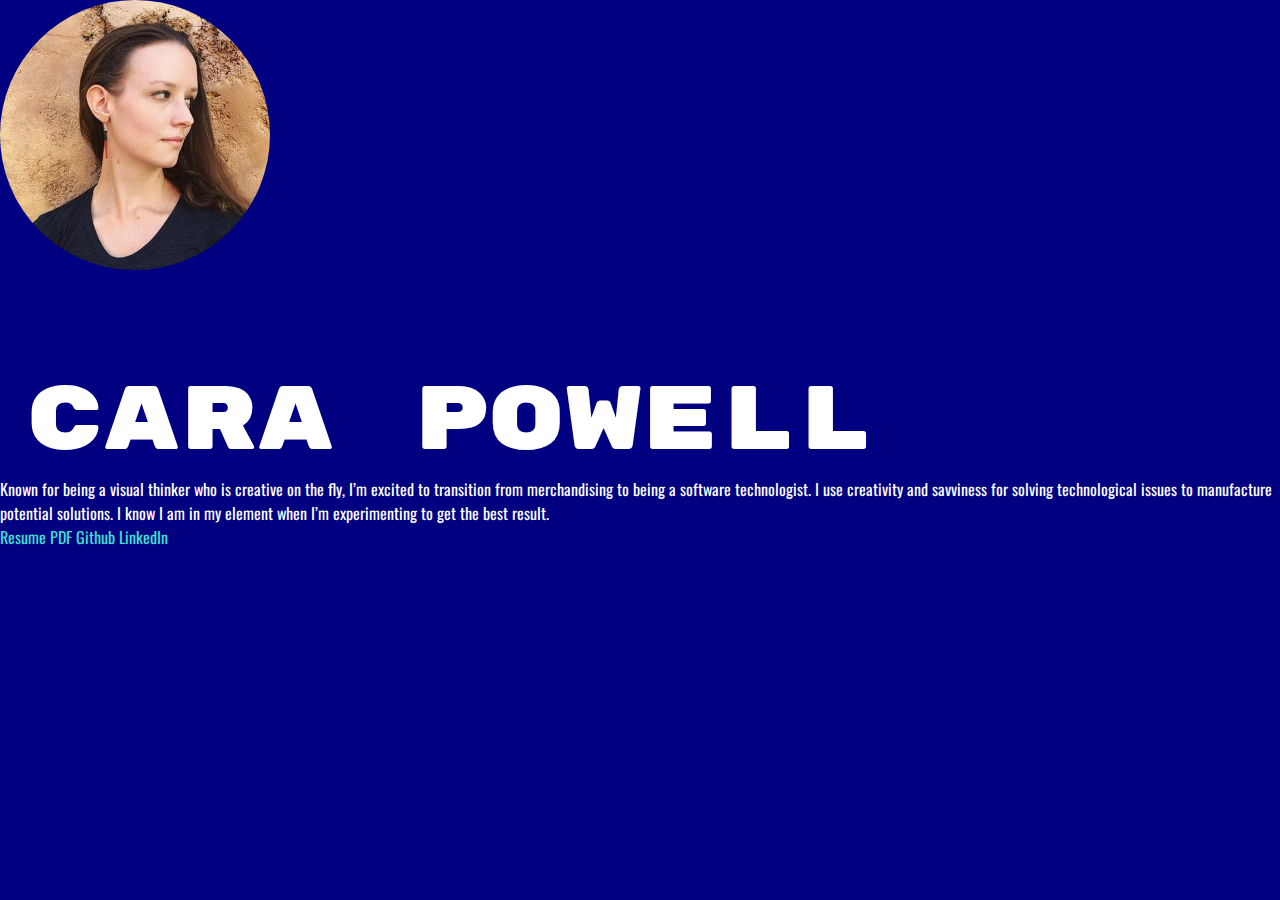
==== index.html @ fb28570a "rework start" ====
<!DOCTYPE html>
<html lang="en">

<head>
    <meta charset="UTF-8">
    <meta name="viewport" content="width=device-width, initial-scale=1.0">
    <meta http-equiv="X-UA-Compatible" content="ie=edge">
    <title>Cara Powell</title>
    <link rel="stylesheet" href="style.css">
</head>

<body>
    <img src="images/profile.jpg">
    <div class="title">Cara Powell</div>
    <div class="subtitle">
        Known for being a visual thinker who is creative on the fly, I’m excited to 
        transition from merchandising to being a software technologist. I use creativity and savviness 
        for solving technological issues to manufacture potential solutions. I know I am in my element 
        when I’m experimenting to get the best result. 
    </div>
    <div class="info">
        <a href="Resume.pdf">Resume PDF</a>
        <a href="https://github.com/averastlast">Github</a>
        <a href="https://www.linkedin.com/in/cara-powell-330678121/">LinkedIn</a>
        <!-- ADDING LINK FOR VISIABLITY. WAS TOWARDS THE END OF FRONTPAGE -->
    </div>
</body>

</html>
---- style.css ----
@import url('https://fonts.googleapis.com/css?family=Oswald|Rubik+Mono+One&display=swap');

body {
    margin: 0;
    padding: 0;
    background-color: navy;
    color: white;
    font-family: 'Oswald', sans-serif;
}

a {
    text-decoration: none;
    color: turquoise;
}

a:hover {
    color: blue;
}

.title {
    font-family: 'Rubik Mono One', sans-serif;
    font-size: 10vh;
    margin-top: 10vh;
    margin-left: 2vw;
}
.splashContinue {
    font-size: 10vh;
    margin-top: 10vh;
    margin-left: 2vw;
}
img {
    border-radius: 50%;
    height: 30vh;
}
/* MAIN BODY */
.mainContain {
    height: 100vh;
    width: 1000vw;
    /* NEED TO SEE IF WIDTH HAS TO BE DEFINED HERE. I THINK POLYSHAPES NEED DEF 
    HERE TO OPERATE BY THE PERCENTAGES... */
    display:flex;
    overflow: hidden;
    font-family: 'Gravitas One', cursive;
}

/* !!! AFTER A LOT OF RESEARCH I FOUND THE CSS BEST SUITED FOR MY LOOK
ALSO FOUND A GREAT SITE TO ASSIST IN SHAPE CREATION!
https://bennettfeely.com/clippy/
SHAPES THAT OVERLAP NEED NEGATIVE MARGINS. THERES PROBS A MATH WAY TO 
FIGURE OUT UNITS */
.panelHead {
    font-size: 6vh;
    margin-top: 1vh;
    margin-bottom: 1vh;
    margin-left: 1vw;
    margin-right: -24vw;
    background: green;
    height: 98vh;
    width: 100vw;
    -webkit-clip-path: polygon(0 0, 100% 0, 50% 100%, 0% 100%);
    clip-path: polygon(0 0, 100% 0, 50% 100%, 0% 100%);
}

/* NEED TO FIGURE OUT TEXT POSITIONING TO MAKE SHOW ... PROB NEED A DIV WITHIN
THIS ONE AND SEE IF POSITIONING CAN BE FIXED  */
.ProjTitle {
    font-size: 6vh;
    margin-top: 1vh;
    margin-bottom: 1vh;
    margin-left: -24vw;
    margin-right: 1vw;
    height: 98vh;
    width: 100vw;
    background: yellowgreen;
    -webkit-clip-path: polygon(50% 0, 100% 0%, 50% 100%, 0% 100%);
    clip-path: polygon(50% 0, 100% 0%, 50% 100%, 0% 100%);
}

.ProjList{
    margin-top: 1vh;
    margin-bottom: 1vh;
    margin-left: 1vw;
    margin-right: 1vw;
    height: 98vh;
    width: 100vw;
    background: yellowgreen;
}

.skillsTitle {
    margin-top: 1vh;
    margin-bottom: 1vh;
    margin-left: 1vw;
    margin-right: 1vw;
    height: 98vh;
    width: 100vw;
    background: yellowgreen;
}

.skillsList {
    margin-top: 1vh;
    margin-bottom: 1vh;
    margin-left: 1vw;
    margin-right: 1vw;
    height: 98vh;
    width: 100vw;
    display: flex;
    flex-direction: column;
}
.skillsL1 {
    margin-top: 1vh;
    margin-bottom: 1vh;
    margin-left: 1vw;
    margin-right: 1vw;
    height: 30vh;
    width: 20vw;
    background: yellowgreen;
    border-radius: 50%;
}
.skillsL2 {
    margin-top: 1vh;
    margin-bottom: 1vh;
    margin-left: 1vw;
    margin-right: 1vw;
    height: 30vh;
    width: 20vw;
    background: yellowgreen;
    border-radius: 50%;
}
.skillsL3 {
    margin-top: 1vh;
    margin-bottom: 1vh;
    margin-left: 1vw;
    margin-right: 1vw;
    height: 30vh;
    width: 20vw;
    background: yellowgreen;
    border-radius: 50%;
}

.contactTitle {
    margin-top: 1vh;
    margin-bottom: 1vh;
    margin-left: 1vw;
    margin-right: 1vw;
    height: 98vh;
    width: 100vw;
    background: yellowgreen;
}

.contactList {
    margin-top: 1vh;
    margin-bottom: 1vh;
    margin-left: 1vw;
    margin-right: 1vw;
    height: 98vh;
    width: 100vw;
    background: yellowgreen;
}

/* MEDIA INQUERY FROM CLASS */
/* @media screen and (max-width: 600px){
    .mcontain {
      flex-direction: column;
    }
  nav {
      height: 10vh;
      width: 100vw;
  }
  .aside {
    order: 1;
    height: 10vh;
    width: 100vw;
}
    .article {
      order: 1;
      height: 50vh;
      width: 100vw;
    }
  } */
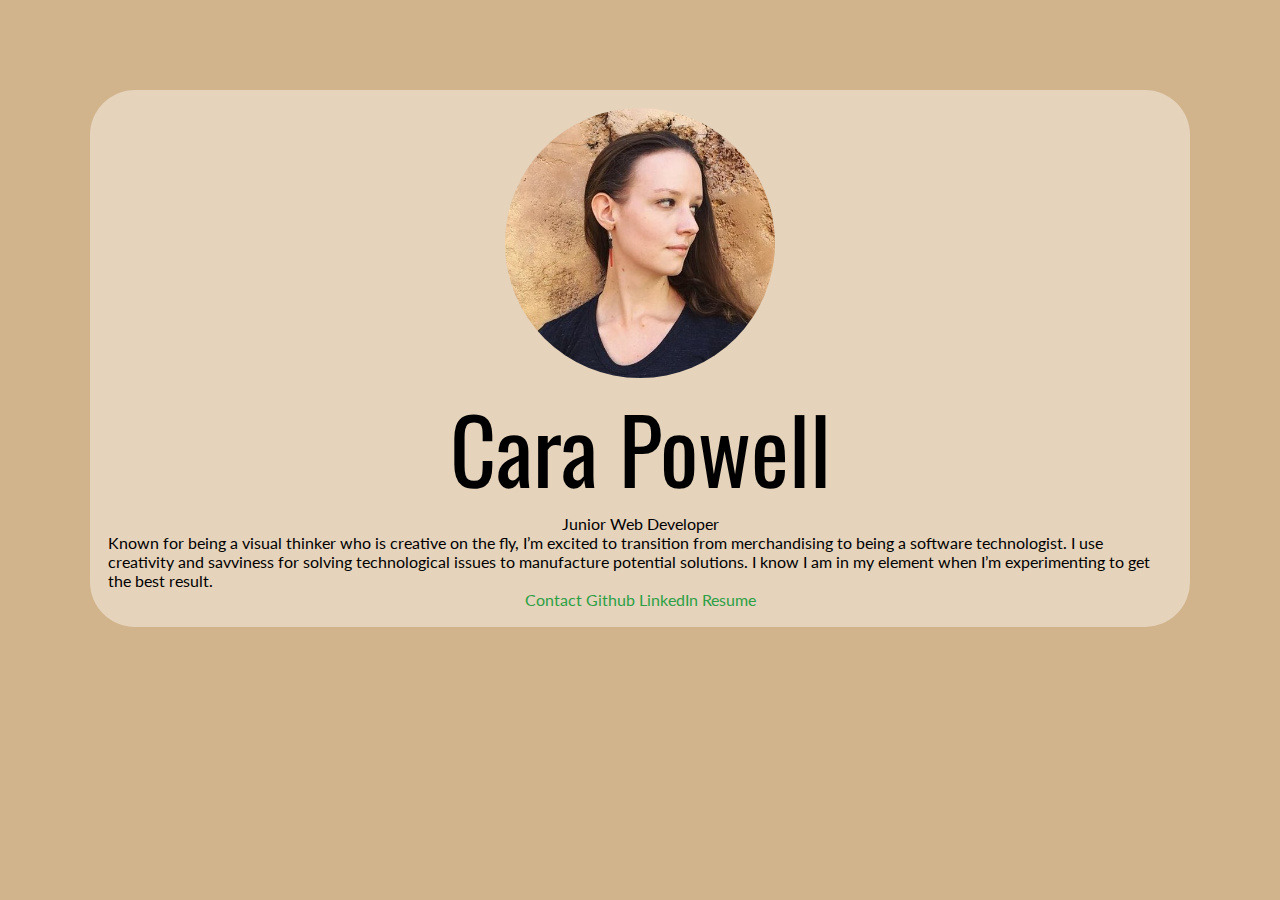
==== commit c644eb93: "rework" ====
--- a/index.html
+++ b/index.html
@@ -10,19 +10,22 @@
 </head>
 
 <body>
-    <img src="images/profile.jpg">
-    <div class="title">Cara Powell</div>
-    <div class="subtitle">
-        Known for being a visual thinker who is creative on the fly, I’m excited to 
-        transition from merchandising to being a software technologist. I use creativity and savviness 
-        for solving technological issues to manufacture potential solutions. I know I am in my element 
-        when I’m experimenting to get the best result. 
-    </div>
-    <div class="info">
-        <a href="Resume.pdf">Resume PDF</a>
-        <a href="https://github.com/averastlast">Github</a>
-        <a href="https://www.linkedin.com/in/cara-powell-330678121/">LinkedIn</a>
-        <!-- ADDING LINK FOR VISIABLITY. WAS TOWARDS THE END OF FRONTPAGE -->
+    <div class="container">
+        <div><img src="images/profile.jpg"></div>
+        <div class="title">Cara Powell</div>
+        <div class="subtitle">Junior Web Developer</div>
+        <div class="subtitle">
+            Known for being a visual thinker who is creative on the fly, I’m excited to
+            transition from merchandising to being a software technologist. I use creativity and savviness
+            for solving technological issues to manufacture potential solutions. I know I am in my element
+            when I’m experimenting to get the best result.
+        </div>
+        <div class="info">
+            <a href="contact.html">Contact</a>
+            <a href="https://github.com/averastlast">Github</a>
+            <a href="https://www.linkedin.com/in/cara-powell-330678121/">LinkedIn</a>
+            <a href="Resume.pdf">Resume</a>
+        </div>
     </div>
 </body>
 
--- a/style.css
+++ b/style.css
@@ -1,27 +1,36 @@
-@import url('https://fonts.googleapis.com/css?family=Oswald|Rubik+Mono+One&display=swap');
+@import url('https://fonts.googleapis.com/css?family=Lato|Oswald&display=swap');
 
 body {
     margin: 0;
     padding: 0;
-    background-color: navy;
-    color: white;
-    font-family: 'Oswald', sans-serif;
+    background-color: tan;
+    font-family: 'Lato', sans-serif;
+}
+
+.container {
+    background-color: #ffffff6b;
+    display: flex;
+    align-items: center;
+    flex-direction: column;
+    margin: 10vh;
+    border-radius: 5vh;
+    padding: 2vh;
 }
 
 a {
     text-decoration: none;
-    color: turquoise;
+    color: rgb(44, 160, 69);
 }
 
 a:hover {
-    color: blue;
+    color: rgb(25, 95, 41);
 }
 
 .title {
-    font-family: 'Rubik Mono One', sans-serif;
+    font-family: 'Oswald', sans-serif;
     font-size: 10vh;
-    margin-top: 10vh;
-    margin-left: 2vw;
+    /* margin-top: 10vh;
+    margin-left: 2vw; */
 }
 .splashContinue {
     font-size: 10vh;
@@ -31,149 +40,4 @@
 img {
     border-radius: 50%;
     height: 30vh;
-}
-/* MAIN BODY */
-.mainContain {
-    height: 100vh;
-    width: 1000vw;
-    /* NEED TO SEE IF WIDTH HAS TO BE DEFINED HERE. I THINK POLYSHAPES NEED DEF 
-    HERE TO OPERATE BY THE PERCENTAGES... */
-    display:flex;
-    overflow: hidden;
-    font-family: 'Gravitas One', cursive;
-}
-
-/* !!! AFTER A LOT OF RESEARCH I FOUND THE CSS BEST SUITED FOR MY LOOK
-ALSO FOUND A GREAT SITE TO ASSIST IN SHAPE CREATION!
-https://bennettfeely.com/clippy/
-SHAPES THAT OVERLAP NEED NEGATIVE MARGINS. THERES PROBS A MATH WAY TO 
-FIGURE OUT UNITS */
-.panelHead {
-    font-size: 6vh;
-    margin-top: 1vh;
-    margin-bottom: 1vh;
-    margin-left: 1vw;
-    margin-right: -24vw;
-    background: green;
-    height: 98vh;
-    width: 100vw;
-    -webkit-clip-path: polygon(0 0, 100% 0, 50% 100%, 0% 100%);
-    clip-path: polygon(0 0, 100% 0, 50% 100%, 0% 100%);
-}
-
-/* NEED TO FIGURE OUT TEXT POSITIONING TO MAKE SHOW ... PROB NEED A DIV WITHIN
-THIS ONE AND SEE IF POSITIONING CAN BE FIXED  */
-.ProjTitle {
-    font-size: 6vh;
-    margin-top: 1vh;
-    margin-bottom: 1vh;
-    margin-left: -24vw;
-    margin-right: 1vw;
-    height: 98vh;
-    width: 100vw;
-    background: yellowgreen;
-    -webkit-clip-path: polygon(50% 0, 100% 0%, 50% 100%, 0% 100%);
-    clip-path: polygon(50% 0, 100% 0%, 50% 100%, 0% 100%);
-}
-
-.ProjList{
-    margin-top: 1vh;
-    margin-bottom: 1vh;
-    margin-left: 1vw;
-    margin-right: 1vw;
-    height: 98vh;
-    width: 100vw;
-    background: yellowgreen;
-}
-
-.skillsTitle {
-    margin-top: 1vh;
-    margin-bottom: 1vh;
-    margin-left: 1vw;
-    margin-right: 1vw;
-    height: 98vh;
-    width: 100vw;
-    background: yellowgreen;
-}
-
-.skillsList {
-    margin-top: 1vh;
-    margin-bottom: 1vh;
-    margin-left: 1vw;
-    margin-right: 1vw;
-    height: 98vh;
-    width: 100vw;
-    display: flex;
-    flex-direction: column;
-}
-.skillsL1 {
-    margin-top: 1vh;
-    margin-bottom: 1vh;
-    margin-left: 1vw;
-    margin-right: 1vw;
-    height: 30vh;
-    width: 20vw;
-    background: yellowgreen;
-    border-radius: 50%;
-}
-.skillsL2 {
-    margin-top: 1vh;
-    margin-bottom: 1vh;
-    margin-left: 1vw;
-    margin-right: 1vw;
-    height: 30vh;
-    width: 20vw;
-    background: yellowgreen;
-    border-radius: 50%;
-}
-.skillsL3 {
-    margin-top: 1vh;
-    margin-bottom: 1vh;
-    margin-left: 1vw;
-    margin-right: 1vw;
-    height: 30vh;
-    width: 20vw;
-    background: yellowgreen;
-    border-radius: 50%;
-}
-
-.contactTitle {
-    margin-top: 1vh;
-    margin-bottom: 1vh;
-    margin-left: 1vw;
-    margin-right: 1vw;
-    height: 98vh;
-    width: 100vw;
-    background: yellowgreen;
-}
-
-.contactList {
-    margin-top: 1vh;
-    margin-bottom: 1vh;
-    margin-left: 1vw;
-    margin-right: 1vw;
-    height: 98vh;
-    width: 100vw;
-    background: yellowgreen;
-}
-
-/* MEDIA INQUERY FROM CLASS */
-/* @media screen and (max-width: 600px){
-    .mcontain {
-      flex-direction: column;
-    }
-  nav {
-      height: 10vh;
-      width: 100vw;
-  }
-  .aside {
-    order: 1;
-    height: 10vh;
-    width: 100vw;
-}
-    .article {
-      order: 1;
-      height: 50vh;
-      width: 100vw;
-    }
-  } */+}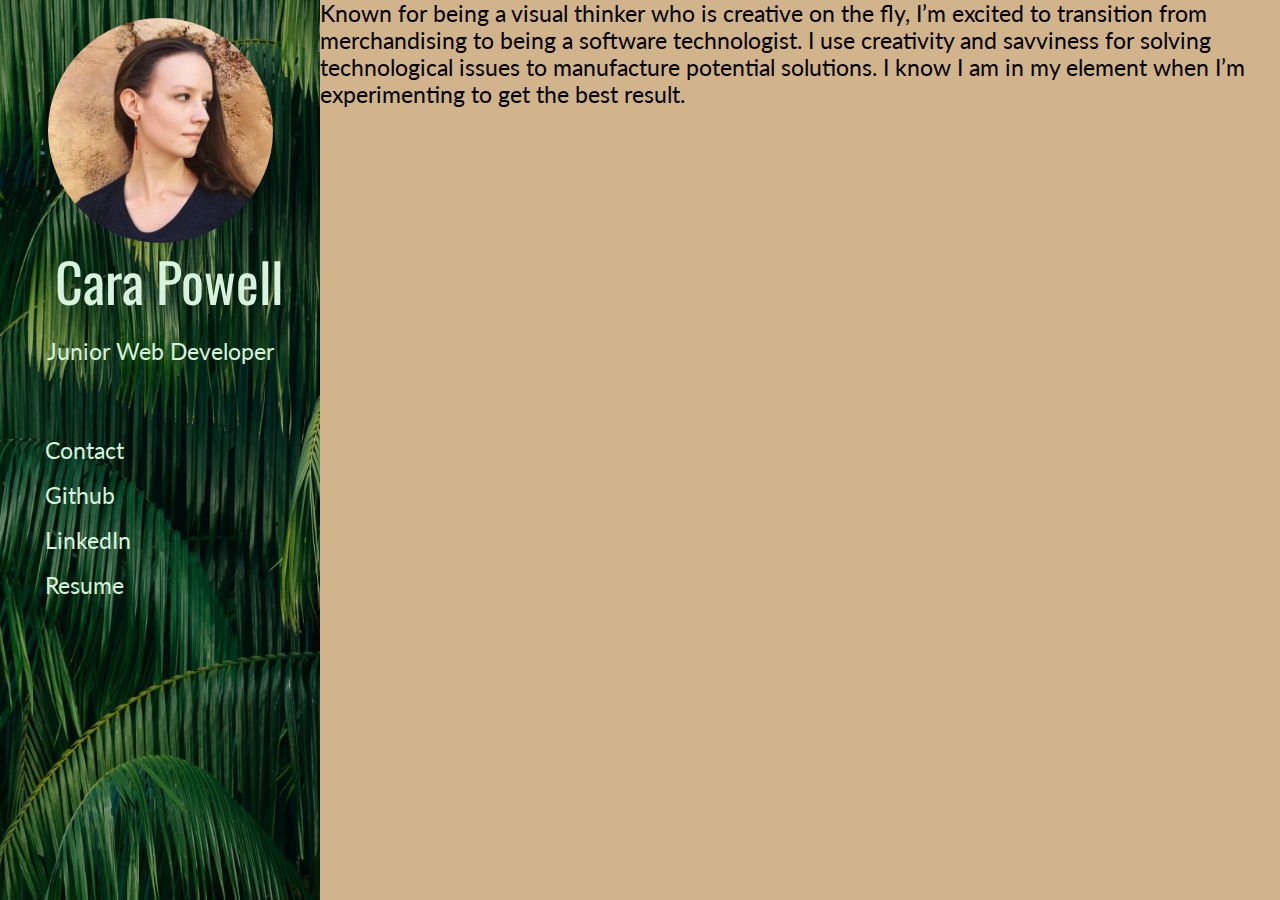
==== commit 6be47003: "editing" ====
--- a/index.html
+++ b/index.html
@@ -10,16 +10,12 @@
 </head>
 
 <body>
-    <div class="container">
-        <div><img src="images/profile.jpg"></div>
+    <div class="sidebar">
+        <a class='heading' href="/"><img class='profile' src="images/profile.jpg">
         <div class="title">Cara Powell</div>
         <div class="subtitle">Junior Web Developer</div>
-        <div class="subtitle">
-            Known for being a visual thinker who is creative on the fly, I’m excited to
-            transition from merchandising to being a software technologist. I use creativity and savviness
-            for solving technological issues to manufacture potential solutions. I know I am in my element
-            when I’m experimenting to get the best result.
-        </div>
+        </a>
+
         <div class="info">
             <a href="contact.html">Contact</a>
             <a href="https://github.com/averastlast">Github</a>
@@ -27,6 +23,14 @@
             <a href="Resume.pdf">Resume</a>
         </div>
     </div>
+    <div class="main">
+        <div class="subtitle">
+            Known for being a visual thinker who is creative on the fly, I’m excited to
+            transition from merchandising to being a software technologist. I use creativity and savviness
+            for solving technological issues to manufacture potential solutions. I know I am in my element
+            when I’m experimenting to get the best result.
+        </div>
+    </div>
 </body>
 
 </html>--- a/style.css
+++ b/style.css
@@ -5,39 +5,57 @@
     padding: 0;
     background-color: tan;
     font-family: 'Lato', sans-serif;
+    font-size: 2.5vh;
+    height: 100vh;
+    width: 100vw;
+    display: flex;
 }
 
-.container {
-    background-color: #ffffff6b;
+.heading {
     display: flex;
     align-items: center;
     flex-direction: column;
-    margin: 10vh;
-    border-radius: 5vh;
     padding: 2vh;
+}
+
+.sidebar {
+    margin: 0;
+    background-color: #ffffff6b;
+    color: white;
+    background-image: url(images/photo.jpeg);
+    background-repeat: no-repeat;
+    background-size: cover;
+    width: 25vw;
+}
+.main {
+    width: 75vw;
 }
 
 a {
     text-decoration: none;
-    color: rgb(44, 160, 69);
+    color: rgb(215, 243, 221);
 }
 
-a:hover {
-    color: rgb(25, 95, 41);
-}
+/* a:hover {
+    color: rgb(250, 243, 153);
+} */
 
 .title {
     font-family: 'Oswald', sans-serif;
-    font-size: 10vh;
-    /* margin-top: 10vh;
-    margin-left: 2vw; */
+    font-size: 6vh;
+    line-height: 1.1;
+    margin-left: 2vh;
+    margin-bottom: 3vh;
 }
-.splashContinue {
-    font-size: 10vh;
-    margin-top: 10vh;
-    margin-left: 2vw;
+
+.info {
+    display: flex;
+    flex-direction: column;
+    padding: 5vh;
+    line-height: 2;
 }
-img {
+.profile {
     border-radius: 50%;
-    height: 30vh;
+    height: 25vh;
+    margin-bottom: 1vh;
 }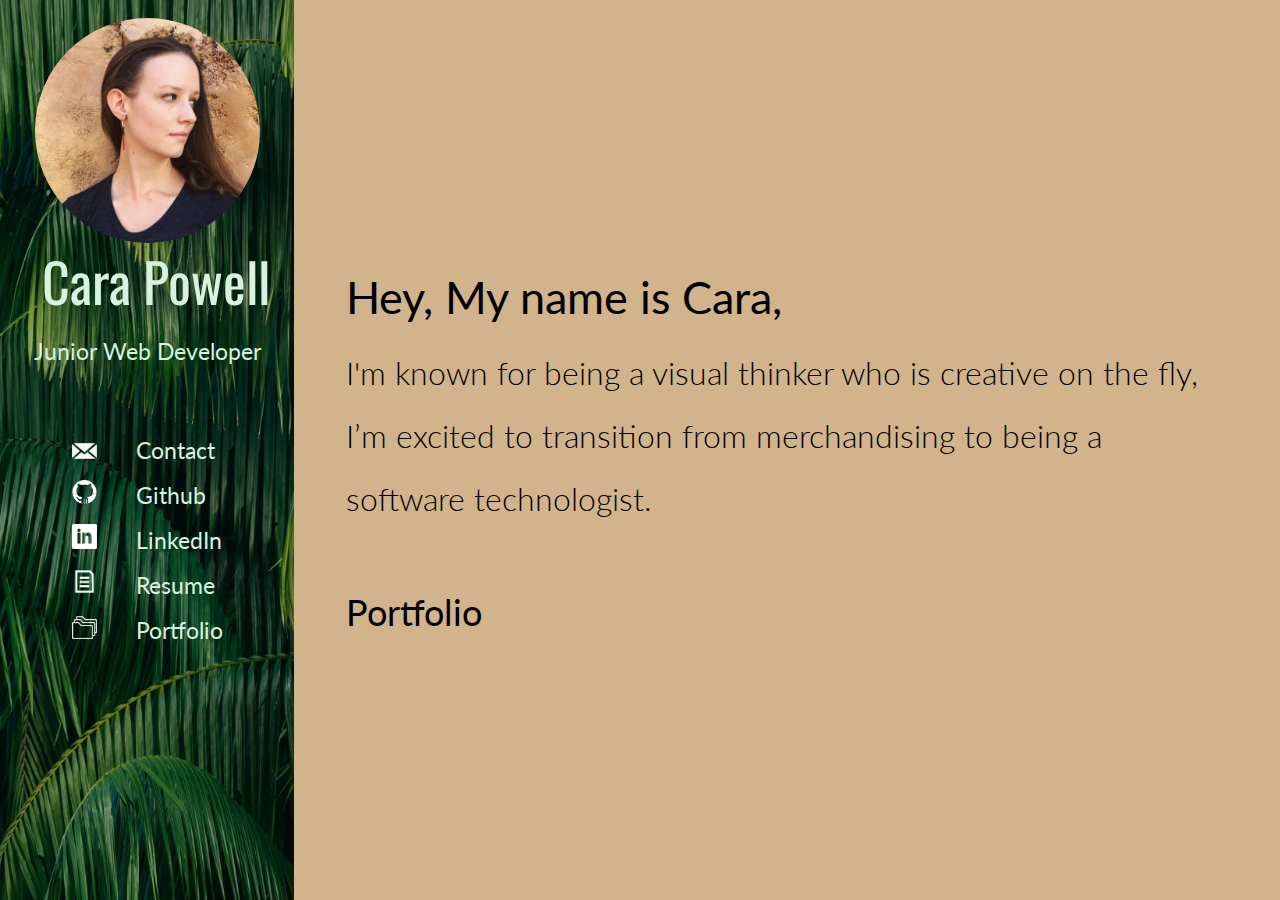
==== commit 9c62e513: "editing" ====
--- a/index.html
+++ b/index.html
@@ -17,19 +17,29 @@
         </a>
 
         <div class="info">
-            <a href="contact.html">Contact</a>
-            <a href="https://github.com/averastlast">Github</a>
-            <a href="https://www.linkedin.com/in/cara-powell-330678121/">LinkedIn</a>
-            <a href="Resume.pdf">Resume</a>
+            <a href="contact.html"><img class="icon" src="images/mail.png">Contact</a>
+            <a href="https://github.com/averastlast"><img class="icon" src="images/github.png">Github</a>
+            <a href="https://www.linkedin.com/in/cara-powell-330678121/"><img class="icon" src="images/linkedin2.png">LinkedIn</a>
+            <a href="Resume.pdf"><img class="icon" src="images/doc.png">Resume</a>
+            <a href="portfolio.html"><img class="icon" src="images/portfolio.png">Portfolio</a>
         </div>
     </div>
     <div class="main">
-        <div class="subtitle">
-            Known for being a visual thinker who is creative on the fly, I’m excited to
-            transition from merchandising to being a software technologist. I use creativity and savviness
-            for solving technological issues to manufacture potential solutions. I know I am in my element
+        <div class="titleM">Hey, My name is Cara,</div>
+        <div class="textM">
+            I'm known for being a visual thinker who is creative on the fly, I’m excited to
+            transition from merchandising to being a software technologist. 
+        </div>
+        <!-- <div class="textM">
+            I use creativity and savviness
+            for solving technological issues to manufacture potential solutions. 
+        </div> 
+        <div class="textM">
+            I know I am in my element
             when I’m experimenting to get the best result.
-        </div>
+        </div> -->
+
+        <a class='portM' href="portfolio.html">Portfolio</a>
     </div>
 </body>
 
--- a/style.css
+++ b/style.css
@@ -1,4 +1,4 @@
-@import url('https://fonts.googleapis.com/css?family=Lato|Oswald&display=swap');
+@import url('https://fonts.googleapis.com/css?family=Lato:300,400|Oswald&display=swap');
 
 body {
     margin: 0;
@@ -11,12 +11,77 @@
     display: flex;
 }
 
-.heading {
+a {
+    text-decoration: none;
+    color: rgb(215, 243, 221);
+}
+
+/* MAIN */
+.main {
+    width: 75vw;
     display: flex;
-    align-items: center;
     flex-direction: column;
-    padding: 2vh;
+    justify-content: center;
+    padding: 4vw;
+    line-height: 2;
 }
+
+.titleM {
+font-size: 5vh;
+}
+
+.textM{
+    font-size: 3.5vh;
+    font-weight: 300;
+}
+
+.portM {
+    margin-top: 5vh;
+    font-size: 4vh;
+    text-decoration: none;
+    color:black
+}
+
+/* CONTACT */
+.mainContact {
+    width: 75vw;
+    display: flex;
+    flex-direction: column;
+    justify-content: center;
+    padding: 4vw;
+    line-height: 2;
+}
+
+.titleC {
+font-size: 5vh;
+}
+
+.textC{
+    font-size: 3.5vh;
+    font-weight: 300;
+}
+
+/* PORTFOLIO */
+.mainPort {
+    width: 75vw;
+    display: flex;
+    flex-direction: column;
+    justify-content: center;
+    padding: 4vw;
+    line-height: 2;
+}
+
+.titleP {
+font-size: 5vh;
+}
+
+.textP{
+    font-size: 3.5vh;
+    font-weight: 300;
+}
+
+
+/* SD */
 
 .sidebar {
     margin: 0;
@@ -26,19 +91,18 @@
     background-repeat: no-repeat;
     background-size: cover;
     width: 25vw;
-}
-.main {
-    width: 75vw;
+    display: flex;
+    flex-direction: column;
+    align-items: center;
+    position: sticky;
 }
 
-a {
-    text-decoration: none;
-    color: rgb(215, 243, 221);
+.heading {
+    display: flex;
+    align-items: center;
+    flex-direction: column;
+    padding: 2vh;
 }
-
-/* a:hover {
-    color: rgb(250, 243, 153);
-} */
 
 .title {
     font-family: 'Oswald', sans-serif;
@@ -54,8 +118,17 @@
     padding: 5vh;
     line-height: 2;
 }
+
+/* IMG */
+
 .profile {
     border-radius: 50%;
     height: 25vh;
     margin-bottom: 1vh;
+}
+
+.icon {
+    width: 2vw;
+    max-height: 3vh;
+    margin-right: 3vw;
 }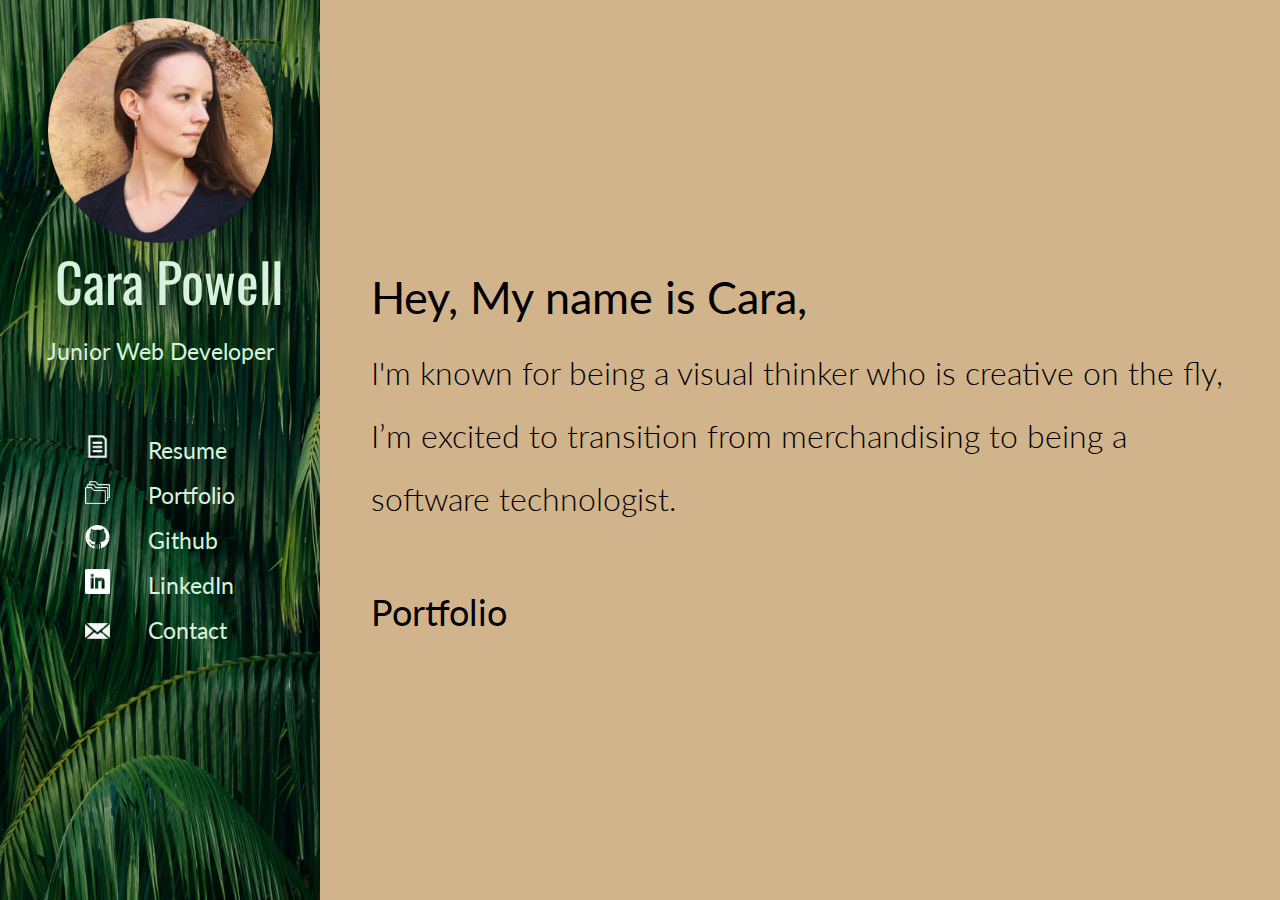
==== commit 9c69c8f5: "editing" ====
--- a/index.html
+++ b/index.html
@@ -12,23 +12,25 @@
 <body>
     <div class="sidebar">
         <a class='heading' href="/"><img class='profile' src="images/profile.jpg">
-        <div class="title">Cara Powell</div>
-        <div class="subtitle">Junior Web Developer</div>
+            <div class="title">Cara Powell</div>
+            <div class="subtitle">Junior Web Developer</div>
         </a>
 
         <div class="info">
-            <a href="contact.html"><img class="icon" src="images/mail.png">Contact</a>
-            <a href="https://github.com/averastlast"><img class="icon" src="images/github.png">Github</a>
-            <a href="https://www.linkedin.com/in/cara-powell-330678121/"><img class="icon" src="images/linkedin2.png">LinkedIn</a>
             <a href="Resume.pdf"><img class="icon" src="images/doc.png">Resume</a>
             <a href="portfolio.html"><img class="icon" src="images/portfolio.png">Portfolio</a>
+            <a href="https://github.com/averastlast"><img class="icon" src="images/github.png">Github</a>
+            <a href="https://www.linkedin.com/in/cara-powell-330678121/"><img class="icon"
+                    src="images/linkedin2.png">LinkedIn</a>
+            <a href="contact.html"><img class="icon" src="images/mail.png">Contact</a>
+
         </div>
     </div>
     <div class="main">
         <div class="titleM">Hey, My name is Cara,</div>
         <div class="textM">
             I'm known for being a visual thinker who is creative on the fly, I’m excited to
-            transition from merchandising to being a software technologist. 
+            transition from merchandising to being a software technologist.
         </div>
         <!-- <div class="textM">
             I use creativity and savviness
--- a/style.css
+++ b/style.css
@@ -18,6 +18,7 @@
 
 /* MAIN */
 .main {
+    margin-left: 25vw;
     width: 75vw;
     display: flex;
     flex-direction: column;
@@ -45,6 +46,7 @@
 /* CONTACT */
 .mainContact {
     width: 75vw;
+    margin-left: 25vw;
     display: flex;
     flex-direction: column;
     justify-content: center;
@@ -66,18 +68,39 @@
     width: 75vw;
     display: flex;
     flex-direction: column;
-    justify-content: center;
+    margin-left: 25vw;
     padding: 4vw;
     line-height: 2;
 }
 
 .titleP {
-font-size: 5vh;
+    font-size: 5vh;
+    margin-top: -2vw;
 }
 
 .textP{
-    font-size: 3.5vh;
+    font-size: 2.2vh;
     font-weight: 300;
+}
+
+.TtextP{
+    font-size: 2.5vh;
+    font-weight: 400;
+}
+
+.linksP {
+   
+    display: flex;
+    justify-content: space-around;
+}
+
+.lP {
+    font-size: 3vh;
+    color: rgb(38, 131, 122);
+}
+
+.imgP {
+    height: 60vh;
 }
 
 
@@ -91,10 +114,14 @@
     background-repeat: no-repeat;
     background-size: cover;
     width: 25vw;
+    height: 100vh;
     display: flex;
     flex-direction: column;
     align-items: center;
-    position: sticky;
+    position: -webkit-sticky;
+  position: fixed;
+  top: 0;
+  left:0;
 }
 
 .heading {
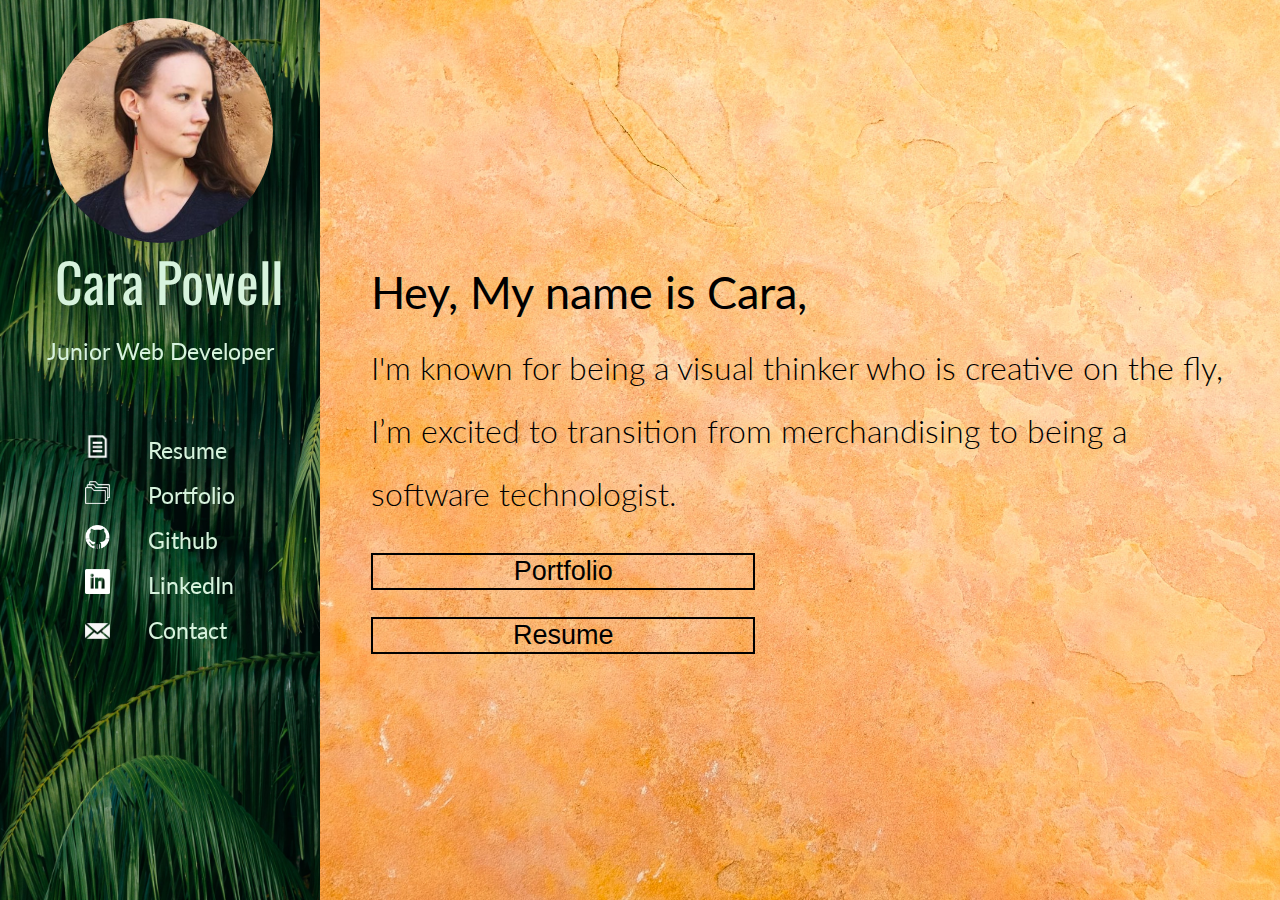
==== commit 80e918a4: "editing" ====
--- a/index.html
+++ b/index.html
@@ -17,10 +17,11 @@
         </a>
 
         <div class="info">
-            <a href="Resume.pdf"><img class="icon" src="images/doc.png">Resume</a>
+            <a href="Resume.pdf" target="_blank"><img class="icon" src="images/doc.png">Resume</a>
             <a href="portfolio.html"><img class="icon" src="images/portfolio.png">Portfolio</a>
-            <a href="https://github.com/averastlast"><img class="icon" src="images/github.png">Github</a>
-            <a href="https://www.linkedin.com/in/cara-powell-330678121/"><img class="icon"
+            <a href="https://github.com/averastlast" target="_blank"><img class="icon"
+                    src="images/github.png">Github</a>
+            <a href="https://www.linkedin.com/in/cara-powell-330678121/" target="_blank"><img class="icon"
                     src="images/linkedin2.png">LinkedIn</a>
             <a href="contact.html"><img class="icon" src="images/mail.png">Contact</a>
 
@@ -41,7 +42,11 @@
             when I’m experimenting to get the best result.
         </div> -->
 
-        <a class='portM' href="portfolio.html">Portfolio</a>
+        <button onclick="location.href='portfolio.html'" type="button">
+            Portfolio</button>
+
+        <button onclick="location.href='Resume.pdf'" type="button">
+            Resume</button>
     </div>
 </body>
 
--- a/style.css
+++ b/style.css
@@ -4,6 +4,9 @@
     margin: 0;
     padding: 0;
     background-color: tan;
+    background-image: url(images/rockbg.jpeg);
+    /* background-repeat: no-repeat; */
+    background-size: cover;
     font-family: 'Lato', sans-serif;
     font-size: 2.5vh;
     height: 100vh;
@@ -43,6 +46,22 @@
     color:black
 }
 
+button {
+    font-size: 3vh;
+    width: 30vw;
+    margin-top: 3vh;
+    border: 2px solid rgb(0, 0, 0);
+    -webkit-transition-duration: 0.4s; /* Safari */
+    transition-duration: 0.4s;
+    background-color: rgba(245, 245, 220, 0);
+}
+
+button:hover {
+    background-color: rgba(245, 245, 220, 0);
+    color: white;
+    border: 2px solid rgb(255, 255, 255);
+}
+
 /* CONTACT */
 .mainContact {
     width: 75vw;
@@ -61,6 +80,10 @@
 .textC{
     font-size: 3.5vh;
     font-weight: 300;
+}
+
+.email {
+    color: rgb(87, 67, 13);
 }
 
 /* PORTFOLIO */
@@ -96,11 +119,20 @@
 
 .lP {
     font-size: 3vh;
-    color: rgb(38, 131, 122);
+    color: rgb(87, 67, 13);
 }
 
 .imgP {
     height: 60vh;
+    margin-bottom: 3vh;
+}
+
+hr{
+    margin-bottom: 3vh;
+    height: .3vh; 
+    border: none; 
+    color: #000; 
+    background-color: #000;
 }
 
 
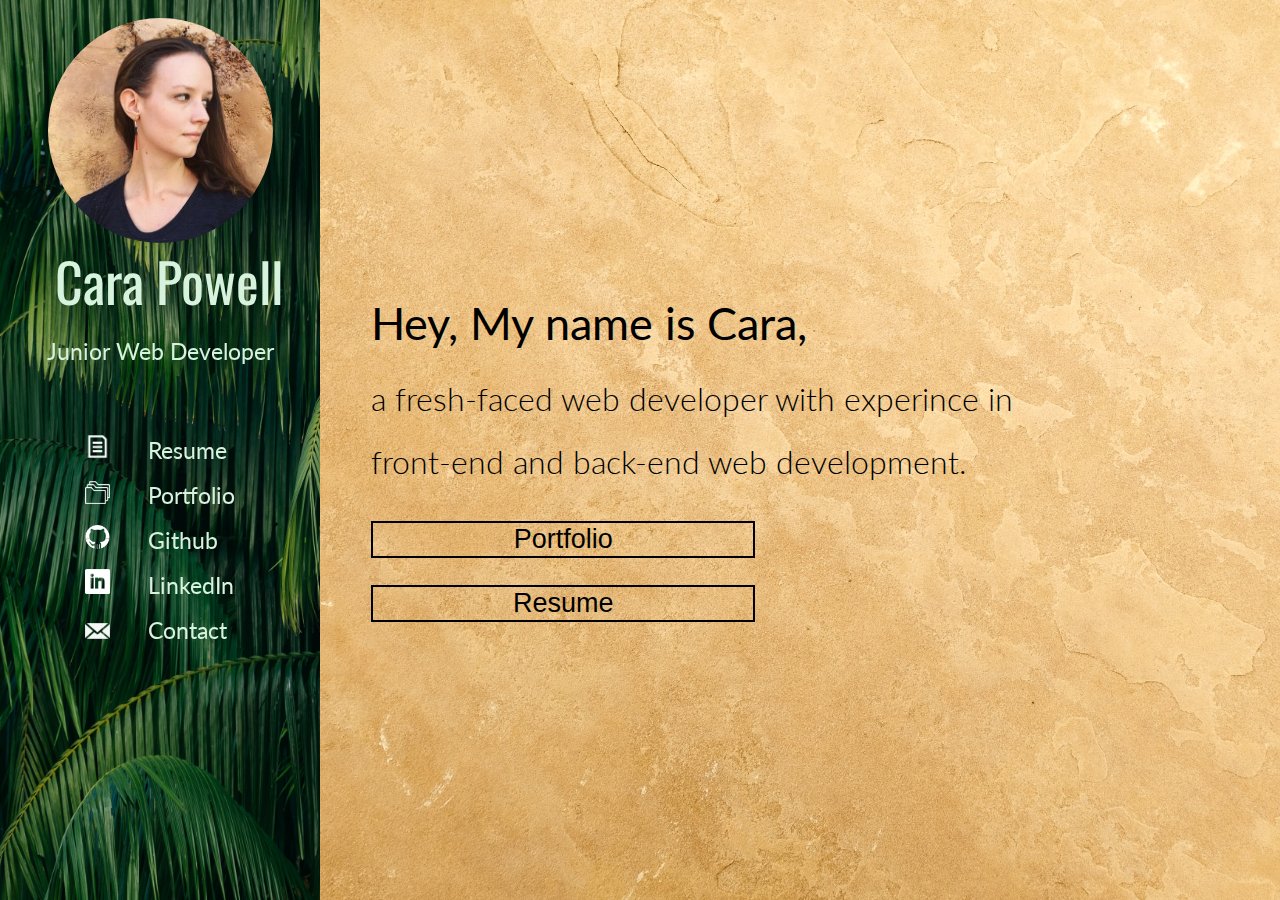
==== commit f49dc839: "editing" ====
--- a/index.html
+++ b/index.html
@@ -30,18 +30,9 @@
     <div class="main">
         <div class="titleM">Hey, My name is Cara,</div>
         <div class="textM">
-            I'm known for being a visual thinker who is creative on the fly, I’m excited to
-            transition from merchandising to being a software technologist.
+                a fresh-faced web developer with experince in <br>
+                front-end and back-end web development.
         </div>
-        <!-- <div class="textM">
-            I use creativity and savviness
-            for solving technological issues to manufacture potential solutions. 
-        </div> 
-        <div class="textM">
-            I know I am in my element
-            when I’m experimenting to get the best result.
-        </div> -->
-
         <button onclick="location.href='portfolio.html'" type="button">
             Portfolio</button>
 
--- a/style.css
+++ b/style.css
@@ -69,16 +69,30 @@
     display: flex;
     flex-direction: column;
     justify-content: center;
-    padding: 4vw;
-    line-height: 2;
+    padding: 4vh;
+    line-height: 2;
+}
+
+.imgC {
+    height: 50vh;
+    width: 25vw;
+    margin-left: 20vw;
+    /* margin-top: 30vh; */
 }
 
 .titleC {
-font-size: 5vh;
+font-size: 4.5vh;
 }
 
 .textC{
     font-size: 3.5vh;
+    font-weight: 300;
+}
+
+.textCB{
+    font-size: 3vh;
+    margin-top: 2vh;
+    margin-bottom: 2vh;
     font-weight: 300;
 }
 
@@ -141,7 +155,7 @@
 .sidebar {
     margin: 0;
     background-color: #ffffff6b;
-    color: white;
+    color: green;
     background-image: url(images/photo.jpeg);
     background-repeat: no-repeat;
     background-size: cover;
